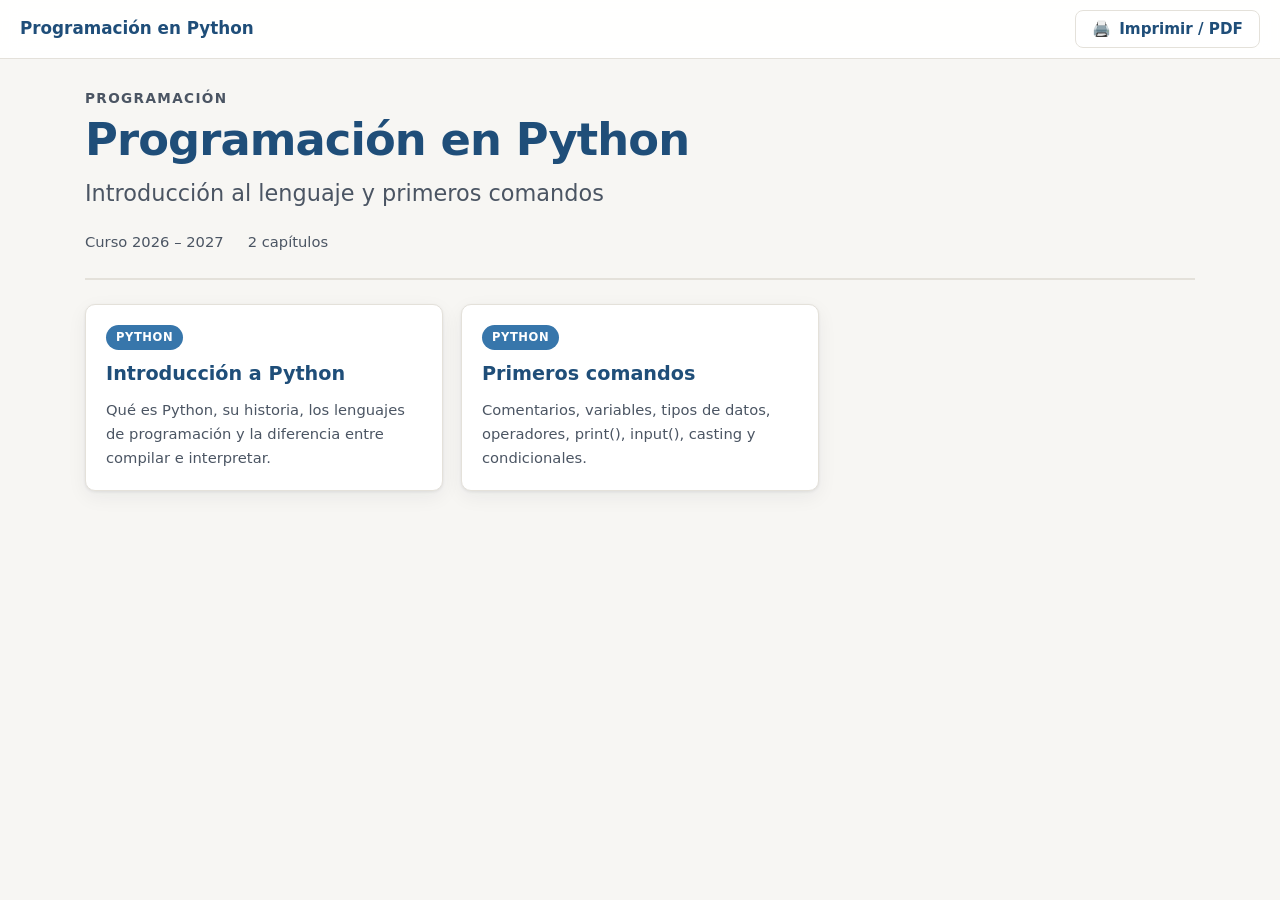
==== index.html @ f120d452 "Material de clase de Python: web con teoría, diapositivas y código ejecutable" ====
<!DOCTYPE html>
<html lang="es">
<head>
  <meta charset="UTF-8">
  <meta name="viewport" content="width=device-width, initial-scale=1.0">
  <title>Programación en Python · Índice</title>
  <link rel="stylesheet" href="styles.css">
</head>
<body class="pagina-indice">
  <header class="topbar">
    <div class="topbar__title">
      <span class="topbar__brand">Programación en Python</span>
    </div>
    <div class="topbar__actions">
      <button class="btn btn--outline" id="btn-print" title="Imprimir o guardar como PDF">🖨️ <span class="btn__label">Imprimir / PDF</span></button>
    </div>
  </header>

  <main class="indice">
    <header class="cover indice__portada">
      <p class="cover__kicker">Programación</p>
      <h1 class="cover__title">Programación en Python</h1>
      <p class="cover__subtitle">Introducción al lenguaje y primeros comandos</p>
      <div class="cover__meta"><span>Curso 2026 – 2027</span><span>2 capítulos</span></div>
    </header>

    <nav class="chapter-grid" aria-label="Capítulos">
<a class="chapter-card" href="capitulos/01-introduccion-python.html">
  <span class="tag tag--py">Python</span>
  <h2>Introducción a Python</h2>
  <p>Qué es Python, su historia, los lenguajes de programación y la diferencia entre compilar e interpretar.</p>
</a>
<a class="chapter-card" href="capitulos/02-primeros-comandos.html">
  <span class="tag tag--py">Python</span>
  <h2>Primeros comandos</h2>
  <p>Comentarios, variables, tipos de datos, operadores, print(), input(), casting y condicionales.</p>
</a>
    </nav>
  </main>

  <script>
    document.getElementById("btn-print").addEventListener("click", function () { window.print(); });
  </script>
</body>
</html>
---- styles.css ----
/* ============================================================
   CIENCIAS APLICADAS I · Hoja de estilos
   - Vista de lectura (pantalla)
   - Impresión / PDF (@media print)
   - Modo diapositivas (.slideshow)
   ============================================================ */

/* ---------- Variables y tema ---------- */
:root {
  --azul:      #1f4e79;
  --azul-suave:#e8f0f8;
  --py:        #3776ab;   /* python      */
  --mat:       #2563ab;   /* matemáticas */
  --bio:       #2e7d46;   /* biología   */
  --fis:       #c2600a;   /* física     */
  --qui:       #7c3aed;   /* química    */
  --act:       #b4235e;   /* actividades */
  --texto:     #23272e;
  --texto-suave: #4b5563;
  --fondo:     #f7f6f3;
  --tarjeta:   #ffffff;
  --borde:     #e4e1da;
  --radio:     10px;
  --sombra:    0 1px 3px rgba(20, 30, 50, .08), 0 6px 20px rgba(20, 30, 50, .06);
  --fuente:    "Segoe UI", system-ui, -apple-system, Roboto, "Helvetica Neue", Arial, sans-serif;
}

/* ---------- Reset básico ---------- */
*, *::before, *::after { box-sizing: border-box; }

html { scroll-behavior: smooth; }

body {
  margin: 0;
  font-family: var(--fuente);
  color: var(--texto);
  background: var(--fondo);
  line-height: 1.65;
  -webkit-font-smoothing: antialiased;
}

img { max-width: 100%; }

/* ============================================================
   BARRA SUPERIOR
   ============================================================ */
.topbar {
  position: sticky;
  top: 0;
  z-index: 50;
  display: flex;
  align-items: center;
  justify-content: space-between;
  gap: 12px;
  padding: 10px 20px;
  background: rgba(255, 255, 255, .92);
  backdrop-filter: blur(8px);
  border-bottom: 1px solid var(--borde);
}

.topbar__title { display: flex; align-items: center; gap: 10px; }

.topbar__brand {
  font-weight: 700;
  color: var(--azul);
  font-size: 1.05rem;
  white-space: nowrap;
}

.topbar__actions { display: flex; gap: 10px; }

/* Botones */
.btn {
  display: inline-flex;
  align-items: center;
  gap: 8px;
  border: none;
  border-radius: 8px;
  padding: 9px 16px;
  font-size: .95rem;
  font-family: inherit;
  font-weight: 600;
  cursor: pointer;
  transition: transform .12s ease, box-shadow .12s ease, background .12s ease;
  white-space: nowrap;
}
.btn:active { transform: translateY(1px); }

.btn--primary {
  background: var(--azul);
  color: #fff;
  box-shadow: 0 2px 8px rgba(31, 78, 121, .35);
}
.btn--primary:hover { background: #163c60; }

.btn--outline {
  background: #fff;
  color: var(--azul);
  border: 1px solid var(--borde);
}
.btn--outline:hover { background: var(--azul-suave); border-color: #c6d8ea; }

.btn--ghost {
  background: transparent;
  color: var(--azul);
  padding: 8px 10px;
  font-size: 1.15rem;
  display: none;
}

/* ============================================================
   ESTRUCTURA GENERAL
   ============================================================ */
.layout {
  display: grid;
  grid-template-columns: 280px minmax(0, 1fr);
  gap: 28px;
  max-width: 1150px;
  margin: 0 auto;
  padding: 28px 20px 60px;
  align-items: start;
}

/* ============================================================
   ÍNDICE LATERAL
   ============================================================ */
.sidebar {
  position: sticky;
  top: 76px;
  background: var(--tarjeta);
  border: 1px solid var(--borde);
  border-radius: var(--radio);
  padding: 18px;
  box-shadow: var(--sombra);
}

.sidebar__title {
  margin: 0 0 12px;
  font-size: .8rem;
  font-weight: 700;
  letter-spacing: .08em;
  text-transform: uppercase;
  color: var(--texto-suave);
}

.toc { list-style: none; margin: 0; padding: 0; counter-reset: toc; }
.toc li { margin: 0; }
.toc a {
  display: block;
  padding: 7px 10px;
  border-radius: 6px;
  color: var(--texto);
  text-decoration: none;
  font-size: .92rem;
  border-left: 3px solid transparent;
}
.toc a:hover { background: var(--azul-suave); color: var(--azul); }
.toc a.is-active { background: var(--azul-suave); border-left-color: var(--azul); color: var(--azul); font-weight: 600; }

.toc .toc__materia {
  margin-top: 10px;
  font-size: .74rem;
  font-weight: 700;
  letter-spacing: .06em;
  text-transform: uppercase;
  color: var(--texto-suave);
  padding: 0 10px;
}

.sidebar__hint {
  margin: 14px 0 0;
  padding-top: 12px;
  border-top: 1px solid var(--borde);
  font-size: .8rem;
  color: var(--texto-suave);
}
kbd {
  background: #eef1f4;
  border: 1px solid #d4d9df;
  border-radius: 4px;
  padding: 1px 5px;
  font-size: .75rem;
  font-family: inherit;
}

/* ============================================================
   CONTENIDO
   ============================================================ */
.content {
  min-width: 0;
  background: var(--tarjeta);
  border: 1px solid var(--borde);
  border-radius: var(--radio);
  box-shadow: var(--sombra);
  padding: clamp(24px, 5vw, 56px);
}

/* Portada */
.cover {
  padding-bottom: 20px;
  border-bottom: 2px solid var(--borde);
  margin-bottom: 10px;
}
.cover__kicker {
  margin: 0 0 6px;
  font-size: .85rem;
  font-weight: 700;
  letter-spacing: .1em;
  text-transform: uppercase;
  color: var(--texto-suave);
}
.cover__title {
  margin: 0;
  font-size: clamp(2rem, 5vw, 3.2rem);
  line-height: 1.1;
  color: var(--azul);
  letter-spacing: -.02em;
}
.cover__subtitle {
  margin: 10px 0 0;
  font-size: clamp(1.05rem, 2.5vw, 1.4rem);
  color: var(--texto-suave);
  font-weight: 500;
}
.cover__meta {
  display: flex;
  flex-wrap: wrap;
  gap: 10px 24px;
  margin-top: 18px;
  font-size: .92rem;
  color: var(--texto-suave);
}
.cover__note {
  margin-top: 22px;
  padding: 12px 16px;
  background: var(--azul-suave);
  border-radius: 8px;
  font-size: .92rem;
  color: var(--texto);
}

/* Secciones */
.slide { padding: 34px 0 8px; }

.slide h2 {
  font-size: clamp(1.4rem, 3vw, 1.85rem);
  color: var(--azul);
  margin: 0 0 16px;
  line-height: 1.25;
}
.slide h3 {
  font-size: 1.15rem;
  color: var(--texto);
  margin: 26px 0 8px;
  padding-left: 10px;
  border-left: 4px solid var(--azul);
}
.slide p { margin: 10px 0; }
.slide ul, .slide ol { margin: 10px 0; padding-left: 22px; }
.slide li { margin: 5px 0; }

/* Código (bloques y en línea) */
.slide pre {
  margin: 14px 0;
  padding: 14px 18px;
  background: #1e2530;
  color: #e6edf3;
  border-radius: 8px;
  overflow-x: auto;
  font-size: .9rem;
  line-height: 1.55;
  tab-size: 4;
}
.slide pre code {
  font-family: "Cascadia Code", "Consolas", "Fira Code", ui-monospace, monospace;
  background: none;
  padding: 0;
  color: inherit;
  font-size: inherit;
}
.slide :not(pre) > code {
  font-family: "Cascadia Code", "Consolas", ui-monospace, monospace;
  background: #eef1f5;
  border: 1px solid #dde2e8;
  border-radius: 5px;
  padding: 1px 6px;
  font-size: .88em;
  color: #b4235e;
}

/* Editor de código ejecutable (Skulpt) */
.runner {
  margin: 16px 0;
  border: 1px solid #d5dbe2;
  border-radius: 10px;
  overflow: hidden;
  background: #1e2530;
  box-shadow: 0 2px 10px rgba(20, 30, 50, .08);
}
.runner__bar {
  display: flex;
  align-items: center;
  justify-content: space-between;
  gap: 8px;
  padding: 7px 12px;
  background: #161b22;
  color: #c9d1d9;
  font-size: .8rem;
}
.runner__label { font-weight: 600; letter-spacing: .03em; }
.runner__acciones { display: flex; gap: 8px; }
.runner__btn {
  border: none;
  border-radius: 6px;
  padding: 5px 13px;
  font-family: inherit;
  font-size: .82rem;
  font-weight: 600;
  color: #fff;
  background: #3572a5;
  cursor: pointer;
  transition: background .12s ease, opacity .12s ease;
}
.runner__btn--run:hover { background: #4a86bd; }
.runner__btn--reset {
  background: transparent;
  color: #9aa4b2;
  border: 1px solid #374151;
}
.runner__btn--reset:hover { color: #e6edf3; border-color: #4b5563; }
.runner__btn:disabled { opacity: .55; cursor: default; }

/* Editor con resaltado: una capa <pre> detrás y el <textarea> encima.
   Se usa ".runner ..." para ganar a las reglas generales de ".slide pre". */
.runner__editor {
  position: relative;
  background: #1e2530;
}
.runner .runner__highlight,
.runner .runner__code {
  margin: 0;
  padding: 14px 16px;
  font-family: "Cascadia Code", "Consolas", "Fira Code", ui-monospace, monospace;
  font-size: .9rem;
  line-height: 1.55;
  tab-size: 4;
  white-space: pre;
  overflow-wrap: normal;
  word-break: normal;
}
.runner .runner__highlight {
  position: absolute;
  inset: 0;
  margin: 0;
  background: transparent;
  border: none;
  border-radius: 0;
  overflow: hidden;
  pointer-events: none;
  color: #e6edf3;
}
.runner .runner__highlight code {
  font: inherit;
  background: none;
  padding: 0;
  color: inherit;
}
.runner .runner__code {
  position: relative;
  z-index: 1;
  display: block;
  width: 100%;
  border: none;
  outline: none;
  resize: vertical;
  min-height: 58px;
  background: transparent;
  color: #e6edf3;
  caret-color: #7cc4ff;
  overflow: auto;
}
/* Cuando JS ha resaltado, el texto del textarea se vuelve invisible
   y se ve la capa de color que hay detrás. */
.runner__editor.is-highlighted .runner__code { color: transparent; }
.runner__editor.is-highlighted .runner__code:focus { background: rgba(255, 255, 255, .03); }

/* Colores del resaltado (tema oscuro tipo VS Code) */
.tok-keyword  { color: #569cd6; }
.tok-builtin  { color: #4ec9b0; }
.tok-function { color: #dcdcaa; }
.tok-string   { color: #ce9178; }
.tok-comment  { color: #6a9955; font-style: italic; }
.tok-number   { color: #b5cea8; }
.tok-operator { color: #d4d4d4; }
.runner .runner__output {
  margin: 0;
  padding: 12px 16px;
  border-top: 1px solid #2b3442;
  background: #10151c;
  color: #9fe8b0;
  font-family: "Cascadia Code", "Consolas", ui-monospace, monospace;
  font-size: .88rem;
  line-height: 1.5;
  white-space: pre-wrap;
  overflow-x: auto;
}
.runner .runner__output--error { color: #ff9a9a; }

/* Etiquetas de materia */
.tag {
  display: inline-block;
  font-size: .72rem;
  font-weight: 700;
  letter-spacing: .05em;
  text-transform: uppercase;
  padding: 3px 10px;
  border-radius: 999px;
  margin-right: 8px;
  vertical-align: middle;
  color: #fff;
}
.tag--mat { background: var(--mat); }
.tag--bio { background: var(--bio); }
.tag--fis { background: var(--fis); }
.tag--qui { background: var(--qui); }
.tag--act { background: var(--act); }
.tag--py  { background: var(--py); }

/* Matemáticas en línea */
.math {
  margin: 12px 0;
  padding: 10px 16px;
  background: #f4f6f9;
  border-radius: 8px;
  font-size: 1.05rem;
}
.formula {
  text-align: center;
  font-weight: 600;
  color: var(--azul);
  border: 1px dashed #c6d8ea;
  background: var(--azul-suave);
}
.frac { display: inline-flex; flex-direction: column; vertical-align: middle; text-align: center; margin: 0 3px; line-height: 1.1; }
.frac__num { padding: 0 6px; border-bottom: 1.5px solid currentColor; }
.frac__den { padding: 0 6px; }

/* Cajas */
.box {
  margin: 16px 0;
  padding: 14px 18px;
  border-radius: 8px;
  border-left: 5px solid var(--azul);
  background: #f4f6f9;
}
.box__title {
  margin: 0 0 6px;
  font-weight: 700;
  font-size: .9rem;
  text-transform: uppercase;
  letter-spacing: .05em;
}
.box--example { border-left-color: var(--mat); background: #eef4fb; }
.box--example .box__title { color: var(--mat); }
.box--resumen { border-left-color: var(--bio); background: #eef7f0; }
.box--resumen .box__title { color: var(--bio); }
.box--dato { border-left-color: var(--fis); background: #fdf3e8; }
.box--dato .box__title { color: var(--fis); }
.box p { margin: 6px 0; }
.box ul { margin: 6px 0 0; }

/* Tablas */
table {
  width: 100%;
  border-collapse: collapse;
  margin: 16px 0;
  font-size: .95rem;
}
caption {
  caption-side: top;
  text-align: left;
  font-weight: 700;
  color: var(--texto-suave);
  padding-bottom: 6px;
  font-size: .9rem;
}
th, td {
  border: 1px solid var(--borde);
  padding: 9px 12px;
  text-align: left;
}
thead th { background: var(--azul); color: #fff; font-weight: 600; }
tbody tr:nth-child(even) { background: #f8f9fb; }

/* Actividades */
.actividades li { margin: 10px 0; }

/* Pie de página */
.page-footer {
  margin-top: 40px;
  padding-top: 18px;
  border-top: 1px solid var(--borde);
  text-align: center;
  color: var(--texto-suave);
  font-size: .85rem;
}

/* ============================================================
   VISOR DE DIAPOSITIVAS
   ============================================================ */
.slideshow {
  position: fixed;
  inset: 0;
  z-index: 100;
  background: var(--fondo);
  color: var(--texto);
  display: flex;
  flex-direction: column;
}
.slideshow[hidden] { display: none; }

.slideshow__progress {
  height: 5px;
  background: var(--borde);
}
.slideshow__bar {
  height: 100%;
  width: 0%;
  background: linear-gradient(90deg, var(--azul), var(--qui));
  transition: width .25s ease;
}

.slideshow__close {
  position: absolute;
  top: 14px;
  right: 16px;
  z-index: 10;
  background: var(--tarjeta);
  color: var(--azul);
  border: 1px solid var(--borde);
  border-radius: 50%;
  width: 42px;
  height: 42px;
  font-size: 1.1rem;
  cursor: pointer;
  transition: background .15s ease;
  box-shadow: var(--sombra);
}
.slideshow__close:hover { background: var(--azul-suave); }

.slideshow__stage {
  flex: 1;
  position: relative;
  overflow: hidden;
  display: flex;
  align-items: center;
  justify-content: center;
  padding: 30px 56px 70px;
}

.slide-view {
  position: absolute;
  inset: 0;
  display: flex;
  align-items: center;
  justify-content: center;
  padding: 40px 60px 80px;
  opacity: 0;
  visibility: hidden;
  transition: opacity .3s ease, visibility .3s ease;
}
.slide-view.is-active { opacity: 1; visibility: visible; }

.slide-view__inner {
  width: min(100%, 920px);
  max-height: 100%;
  overflow: auto;
}

.slide-view h1 { font-size: clamp(2rem, 5vw, 3.4rem); margin: 0 0 10px; line-height: 1.1; }
.slide-view h2 { font-size: clamp(1.5rem, 3.6vw, 2.3rem); margin: 0 0 16px; line-height: 1.2; }
.slide-view h3 { font-size: 1.2rem; margin: 20px 0 8px; }
.slide-view p, .slide-view li { font-size: clamp(1rem, 2vw, 1.2rem); }
.slide-view table { font-size: 1rem; }
/* Código más grande en modo diapositivas */
.slide-view .runner__highlight,
.slide-view .runner__code {
  font-size: clamp(1rem, 1.9vw, 1.5rem);
  line-height: 1.6;
}
.slide-view .runner__output { font-size: clamp(.9rem, 1.5vw, 1.15rem); }
.slide-view .runner__bar,
.slide-view .runner__btn { font-size: clamp(.85rem, 1.3vw, 1.05rem); }

.slide-view--cover { text-align: center; }
.slide-view--cover .slide-view__kicker {
  font-size: .95rem;
  letter-spacing: .18em;
  text-transform: uppercase;
  color: var(--texto-suave);
  margin: 0 0 12px;
}
.slide-view--cover .slide-view__subtitle { color: var(--texto-suave); font-size: 1.25rem; }

/* Controles */
.slideshow__controls {
  position: absolute;
  bottom: 20px;
  left: 50%;
  transform: translateX(-50%);
  display: flex;
  align-items: center;
  gap: 16px;
  background: rgba(255, 255, 255, .92);
  border: 1px solid var(--borde);
  border-radius: 999px;
  padding: 8px 14px;
  backdrop-filter: blur(6px);
  box-shadow: var(--sombra);
}
.slideshow__nav {
  background: transparent;
  border: none;
  color: var(--azul);
  font-size: 1.5rem;
  width: 44px;
  height: 44px;
  border-radius: 50%;
  cursor: pointer;
  transition: background .15s ease;
  line-height: 1;
}
.slideshow__nav:hover { background: var(--azul-suave); }
.slideshow__counter { font-size: .9rem; color: var(--texto-suave); min-width: 70px; text-align: center; font-variant-numeric: tabular-nums; }

/* ============================================================
   ÍNDICE GENERAL (portada + tarjetas de capítulos)
   ============================================================ */
.indice {
  max-width: 1150px;
  margin: 0 auto;
  padding: 28px 20px 60px;
}

.indice__portada { padding-bottom: 24px; margin-bottom: 24px; }
.indice__portada .cover__title { font-size: clamp(1.8rem, 4.5vw, 2.8rem); }

.chapter-grid {
  display: grid;
  grid-template-columns: repeat(auto-fill, minmax(280px, 1fr));
  gap: 18px;
  list-style: none;
  margin: 0;
  padding: 0;
}

.chapter-card {
  display: flex;
  flex-direction: column;
  gap: 8px;
  padding: 20px;
  background: var(--tarjeta);
  border: 1px solid var(--borde);
  border-radius: var(--radio);
  box-shadow: var(--sombra);
  text-decoration: none;
  color: var(--texto);
  transition: transform .15s ease, box-shadow .15s ease, border-color .15s ease;
}
.chapter-card:hover {
  transform: translateY(-3px);
  border-color: var(--azul);
  box-shadow: 0 8px 24px rgba(20, 30, 50, .12);
}
.chapter-card h2 { margin: 0; font-size: 1.2rem; color: var(--azul); }
.chapter-card p { margin: 0; font-size: .92rem; color: var(--texto-suave); }
.chapter-card .tag { align-self: flex-start; }

/* Etiqueta de materia dentro de la portada de un capítulo */
.cover__subtitle .tag {
  font-size: .85rem;
  padding: 5px 16px;
}

/* Portada clonada dentro del visor de diapositivas */
.slide-view--cover .cover__kicker {
  font-size: .95rem;
  letter-spacing: .18em;
  text-transform: uppercase;
  color: var(--texto-suave);
  margin: 0 0 12px;
}
.slide-view--cover .cover__title { color: var(--azul); }
.slide-view--cover .cover__subtitle { color: var(--texto-suave); font-size: 1.25rem; margin-top: 14px; }
.slide-view--cover .cover__subtitle .tag { font-size: .95rem; padding: 6px 18px; }
.slide-view--cover .cover__meta {
  justify-content: center;
  color: var(--texto-suave);
  margin-top: 18px;
}

/* ============================================================
   RESPONSIVE
   ============================================================ */
@media (max-width: 900px) {
  .layout { grid-template-columns: 1fr; padding: 16px 12px 40px; }
  .sidebar {
    position: fixed;
    top: 0; left: 0;
    bottom: 0;
    width: min(320px, 85vw);
    z-index: 60;
    border-radius: 0;
    transform: translateX(-100%);
    transition: transform .25s ease;
    overflow-y: auto;
  }
  .sidebar.is-open { transform: translateX(0); }
  .btn--ghost { display: inline-flex; }
  .btn__label { display: none; }
  .btn { padding: 10px 12px; }
  .topbar { padding: 8px 12px; }
  .slide-view { padding: 24px 22px 80px; }
  .slideshow__stage { padding: 10px 8px 64px; }
}

/* ============================================================
   IMPRESIÓN / PDF
   Nota: @page usa margin: 0 para que el navegador NO imprima
   su encabezado/pie (URL, fecha, nº de página). Los márgenes
   se simulan con padding interno.
   ============================================================ */
@media print {
  :root { --fondo: #fff; --tarjeta: #fff; }

  html, body { margin: 0; padding: 0; background: #fff; color: #000; font-size: 11pt; }

  /* Ocultar elementos interactivos */
  .topbar,
  .sidebar,
  .slideshow,
  .page-footer,
  .sidebar__hint {
    display: none !important;
  }

  .layout {
    display: block;
    max-width: none;
    margin: 0;
    padding: 0;
  }

  .content {
    border: none;
    box-shadow: none;
    border-radius: 0;
    padding: 0 2cm; /* márgenes laterales en todas las páginas */
    max-width: none;
  }

  /* La portada ocupa su propia página */
  .cover {
    page-break-after: always;
    break-after: page;
    border-bottom: none;
    display: flex;
    flex-direction: column;
    justify-content: center;
    min-height: 100vh; /* 100vh = una página al no haber margen en @page */
    padding: 0;
    text-align: center;
  }
  .cover__meta { justify-content: center; }
  .cover__note { display: none; }
  .cover__title { color: #000; }
  .cover__kicker, .cover__subtitle { color: #333; }

  /* Cada sección empieza en página nueva */
  .slide {
    page-break-before: always;
    break-before: page;
    padding: 2cm 0;
  }
  .slide:first-of-type { page-break-before: auto; }

  .slide h2, .slide h3 { page-break-after: avoid; break-after: avoid; color: #000; }
  .slide h3 { border-left-color: #000; }

  p, li { orphans: 3; widows: 3; }

  table, .box, .math, img, figure {
    page-break-inside: avoid;
    break-inside: avoid;
  }

  /* Colores de cajas en escala de grises / claros */
  .tag { color: #000; background: #eee !important; border: 1px solid #999; }
  .math { background: #f2f2f2; }
  .formula { background: #f2f2f2; border: 1px solid #999; color: #000; }
  .slide pre { background: #f4f4f4; color: #000; border: 1px solid #bbb; }
  .slide :not(pre) > code { background: #eee; color: #000; border-color: #bbb; }
  .runner { border: 1px solid #bbb; box-shadow: none; break-inside: avoid; page-break-inside: avoid; }
  .runner__bar { background: #eee; color: #000; }
  .runner__acciones { display: none; }
  .runner .runner__highlight { display: none; }
  .runner__editor.is-highlighted .runner__code { color: #000; }
  .runner .runner__code { background: #f4f4f4; color: #000; border-bottom: 1px solid #bbb; }
  .runner .runner__output { background: #fff; color: #000; border-top: 1px solid #bbb; }
  .runner .runner__output--error { color: #900; }
  .box, .box--example, .box--resumen, .box--dato { background: #f4f4f4; border-left: 3px solid #555; }
  .box__title { color: #000; }

  thead th { background: #ddd !important; color: #000; -webkit-print-color-adjust: exact; print-color-adjust: exact; }
  th, td { border-color: #bbb; }
  tbody tr:nth-child(even) { background: #f5f5f5; }

  .frac__num { border-bottom-color: #000; }

  a { color: #000; text-decoration: none; }

  /* Índice general impreso */
  .indice { max-width: none; padding: 0; }
  .chapter-card { break-inside: avoid; page-break-inside: avoid; }

  @page { size: A4; margin: 0; } /* margen 0 evita el encabezado/pie del navegador */
}
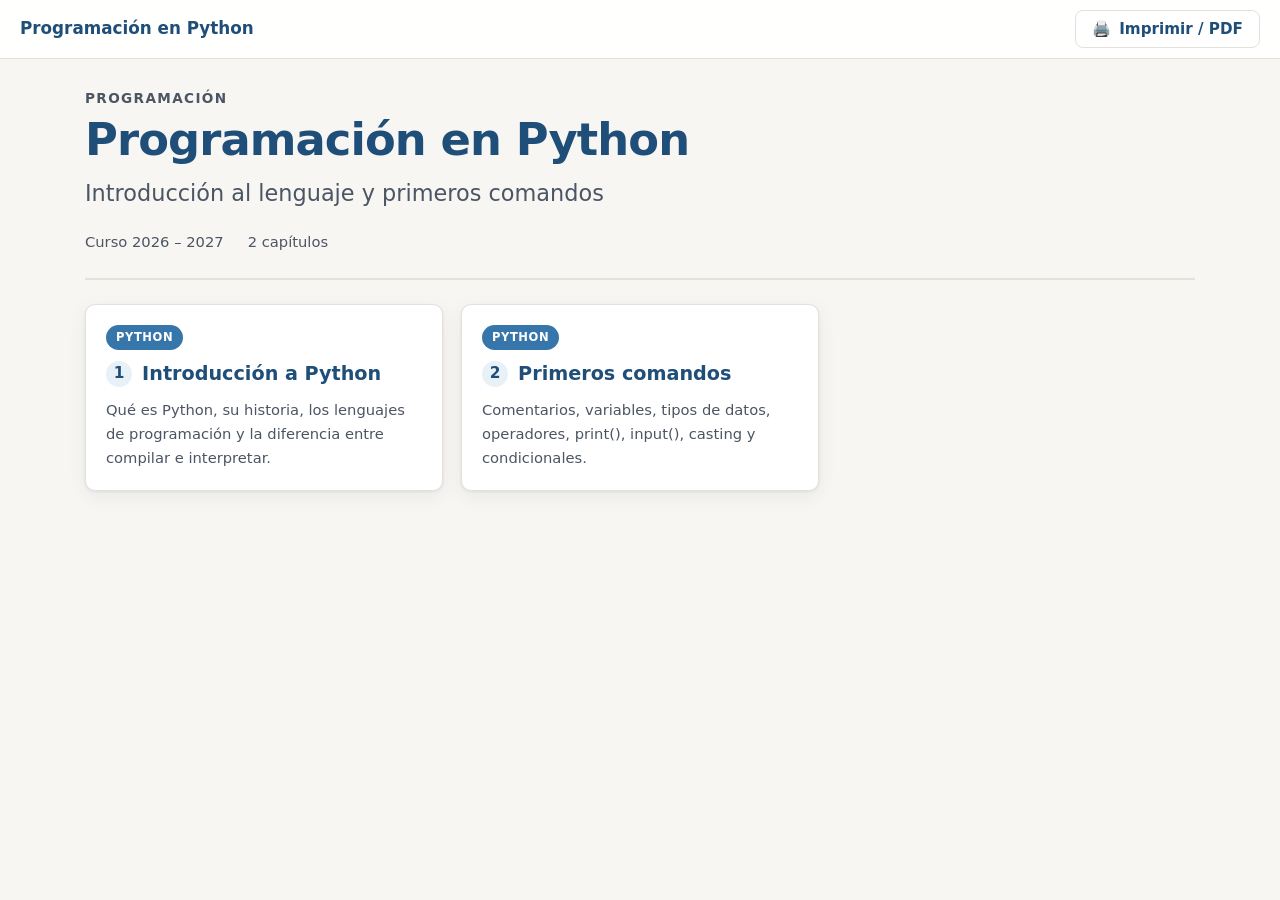
==== commit b0c1c24b: "Numerar los capitulos en el indice" ====
--- a/index.html
+++ b/index.html
@@ -27,12 +27,12 @@
     <nav class="chapter-grid" aria-label="Capítulos">
 <a class="chapter-card" href="capitulos/01-introduccion-python.html">
   <span class="tag tag--py">Python</span>
-  <h2>Introducción a Python</h2>
+  <h2><span class="chapter-card__num">1</span>Introducción a Python</h2>
   <p>Qué es Python, su historia, los lenguajes de programación y la diferencia entre compilar e interpretar.</p>
 </a>
 <a class="chapter-card" href="capitulos/02-primeros-comandos.html">
   <span class="tag tag--py">Python</span>
-  <h2>Primeros comandos</h2>
+  <h2><span class="chapter-card__num">2</span>Primeros comandos</h2>
   <p>Comentarios, variables, tipos de datos, operadores, print(), input(), casting y condicionales.</p>
 </a>
     </nav>
--- a/styles.css
+++ b/styles.css
@@ -672,7 +672,22 @@
   border-color: var(--azul);
   box-shadow: 0 8px 24px rgba(20, 30, 50, .12);
 }
-.chapter-card h2 { margin: 0; font-size: 1.2rem; color: var(--azul); }
+.chapter-card h2 { display: flex; align-items: center; margin: 0; font-size: 1.2rem; color: var(--azul); }
+.chapter-card__num {
+  flex: none;
+  display: inline-flex;
+  align-items: center;
+  justify-content: center;
+  width: 1.7em;
+  height: 1.7em;
+  margin-right: 10px;
+  border-radius: 50%;
+  background: var(--azul-suave);
+  color: var(--azul);
+  font-size: .8em;
+  font-weight: 700;
+  font-variant-numeric: tabular-nums;
+}
 .chapter-card p { margin: 0; font-size: .92rem; color: var(--texto-suave); }
 .chapter-card .tag { align-self: flex-start; }
 
@@ -796,6 +811,7 @@
 
   /* Colores de cajas en escala de grises / claros */
   .tag { color: #000; background: #eee !important; border: 1px solid #999; }
+  .chapter-card__num { background: #eee; color: #000; border: 1px solid #999; }
   .math { background: #f2f2f2; }
   .formula { background: #f2f2f2; border: 1px solid #999; color: #000; }
   .slide pre { background: #f4f4f4; color: #000; border: 1px solid #bbb; }
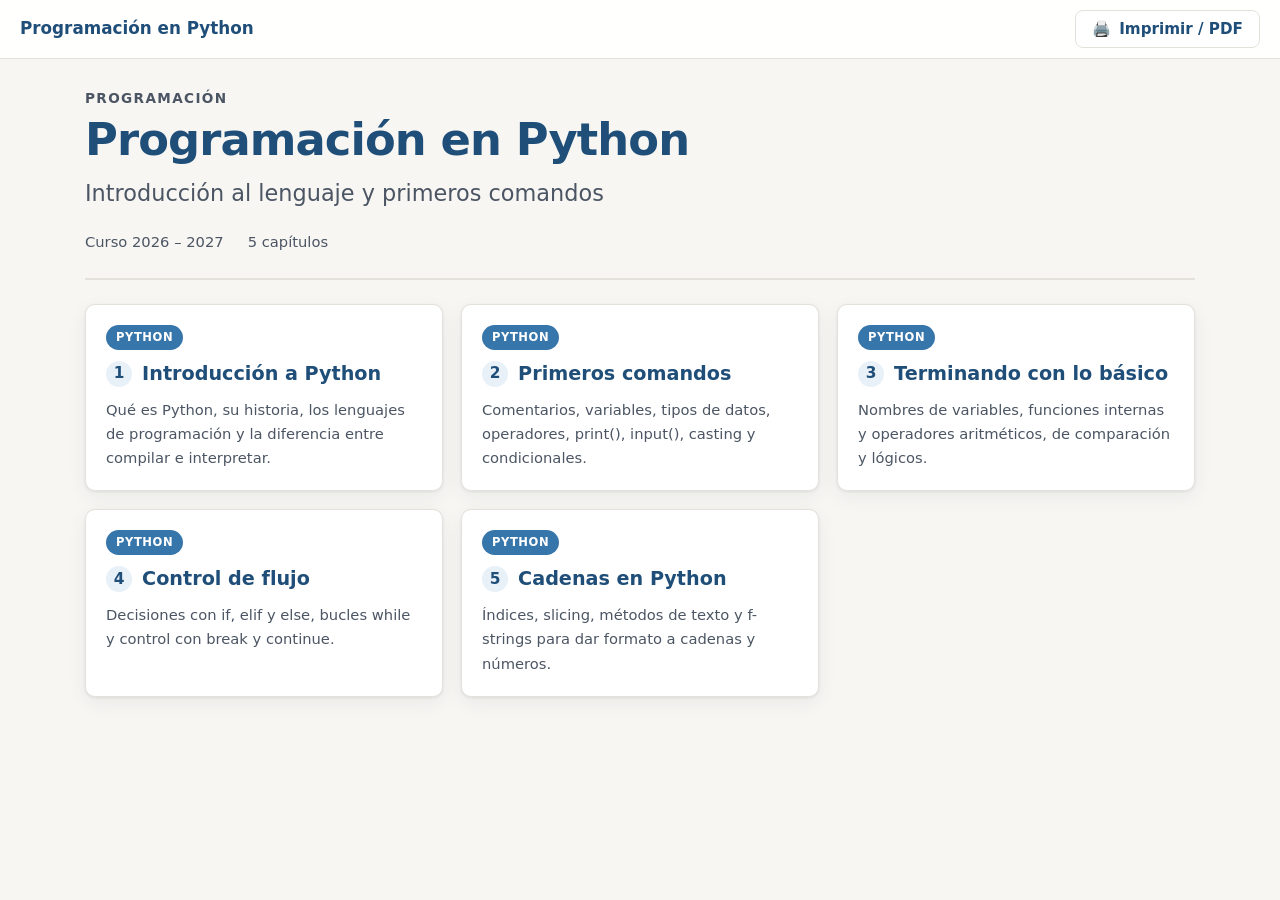
==== commit a404b34b: "Anadir temas 2a 2b y 2c" ====
--- a/index.html
+++ b/index.html
@@ -21,7 +21,7 @@
       <p class="cover__kicker">Programación</p>
       <h1 class="cover__title">Programación en Python</h1>
       <p class="cover__subtitle">Introducción al lenguaje y primeros comandos</p>
-      <div class="cover__meta"><span>Curso 2026 – 2027</span><span>2 capítulos</span></div>
+      <div class="cover__meta"><span>Curso 2026 – 2027</span><span>5 capítulos</span></div>
     </header>
 
     <nav class="chapter-grid" aria-label="Capítulos">
@@ -35,6 +35,21 @@
   <h2><span class="chapter-card__num">2</span>Primeros comandos</h2>
   <p>Comentarios, variables, tipos de datos, operadores, print(), input(), casting y condicionales.</p>
 </a>
+<a class="chapter-card" href="capitulos/03-terminando-con-lo-basico.html">
+  <span class="tag tag--py">Python</span>
+  <h2><span class="chapter-card__num">3</span>Terminando con lo básico</h2>
+  <p>Nombres de variables, funciones internas y operadores aritméticos, de comparación y lógicos.</p>
+</a>
+<a class="chapter-card" href="capitulos/04-control-de-flujo.html">
+  <span class="tag tag--py">Python</span>
+  <h2><span class="chapter-card__num">4</span>Control de flujo</h2>
+  <p>Decisiones con if, elif y else, bucles while y control con break y continue.</p>
+</a>
+<a class="chapter-card" href="capitulos/05-cadenas.html">
+  <span class="tag tag--py">Python</span>
+  <h2><span class="chapter-card__num">5</span>Cadenas en Python</h2>
+  <p>Índices, slicing, métodos de texto y f-strings para dar formato a cadenas y números.</p>
+</a>
     </nav>
   </main>
 
--- a/styles.css
+++ b/styles.css
@@ -290,6 +290,8 @@
 
 /* Editor de código ejecutable (Skulpt) */
 .runner {
+  /* Tamaño de fuente del código y de su salida: se mantienen iguales. */
+  --runner-fs: .9rem;
   margin: 16px 0;
   border: 1px solid #d5dbe2;
   border-radius: 10px;
@@ -341,7 +343,7 @@
   margin: 0;
   padding: 14px 16px;
   font-family: "Cascadia Code", "Consolas", "Fira Code", ui-monospace, monospace;
-  font-size: .9rem;
+  font-size: var(--runner-fs);
   line-height: 1.55;
   tab-size: 4;
   white-space: pre;
@@ -398,8 +400,8 @@
   border-top: 1px solid #2b3442;
   background: #10151c;
   color: #9fe8b0;
-  font-family: "Cascadia Code", "Consolas", ui-monospace, monospace;
-  font-size: .88rem;
+  font-family: "Cascadia Code", "Consolas", "Fira Code", ui-monospace, monospace;
+  font-size: var(--runner-fs);
   line-height: 1.5;
   white-space: pre-wrap;
   overflow-x: auto;
@@ -571,6 +573,24 @@
 }
 .slide-view.is-active { opacity: 1; visibility: visible; }
 
+/* Fragmentos: cada bloque aparece de uno en uno al avanzar. Se ocultan con
+   "visibility" (no con "display") para que la diapositiva no se mueva. */
+.slide-view .fragment {
+  opacity: 0;
+  visibility: hidden;
+  transform: translateY(10px);
+  transition: opacity .28s ease, transform .28s ease, visibility 0s linear .28s;
+}
+.slide-view .fragment.is-visible {
+  opacity: 1;
+  visibility: visible;
+  transform: none;
+  transition: opacity .28s ease, transform .28s ease, visibility 0s linear 0s;
+}
+@media (prefers-reduced-motion: reduce) {
+  .slide-view .fragment { transform: none; transition: opacity 0s, visibility 0s; }
+}
+
 .slide-view__inner {
   width: min(100%, 920px);
   max-height: 100%;
@@ -582,13 +602,12 @@
 .slide-view h3 { font-size: 1.2rem; margin: 20px 0 8px; }
 .slide-view p, .slide-view li { font-size: clamp(1rem, 2vw, 1.2rem); }
 .slide-view table { font-size: 1rem; }
-/* Código más grande en modo diapositivas */
+/* Código y salida más grandes en modo diapositivas (mismo tamaño) */
+.slide-view .runner { --runner-fs: clamp(1rem, 1.9vw, 1.5rem); }
 .slide-view .runner__highlight,
 .slide-view .runner__code {
-  font-size: clamp(1rem, 1.9vw, 1.5rem);
   line-height: 1.6;
 }
-.slide-view .runner__output { font-size: clamp(.9rem, 1.5vw, 1.15rem); }
 .slide-view .runner__bar,
 .slide-view .runner__btn { font-size: clamp(.85rem, 1.3vw, 1.05rem); }
 
@@ -632,6 +651,17 @@
 }
 .slideshow__nav:hover { background: var(--azul-suave); }
 .slideshow__counter { font-size: .9rem; color: var(--texto-suave); min-width: 70px; text-align: center; font-variant-numeric: tabular-nums; }
+/* Puntos: cuántos bloques de la diapositiva actual se han mostrado */
+.slideshow__dots { display: inline-flex; align-items: center; gap: 5px; }
+.slideshow__dots[hidden] { display: none; }
+.slideshow__dots .dot {
+  width: 7px;
+  height: 7px;
+  border-radius: 50%;
+  background: var(--borde);
+  transition: background .2s ease, transform .2s ease;
+}
+.slideshow__dots .dot.is-on { background: var(--azul); transform: scale(1.15); }
 
 /* ============================================================
    ÍNDICE GENERAL (portada + tarjetas de capítulos)
@@ -759,6 +789,9 @@
     display: none !important;
   }
 
+  /* Por si se imprime con algún bloque aún sin revelar */
+  .fragment { opacity: 1 !important; visibility: visible !important; transform: none !important; }
+
   .layout {
     display: block;
     max-width: none;
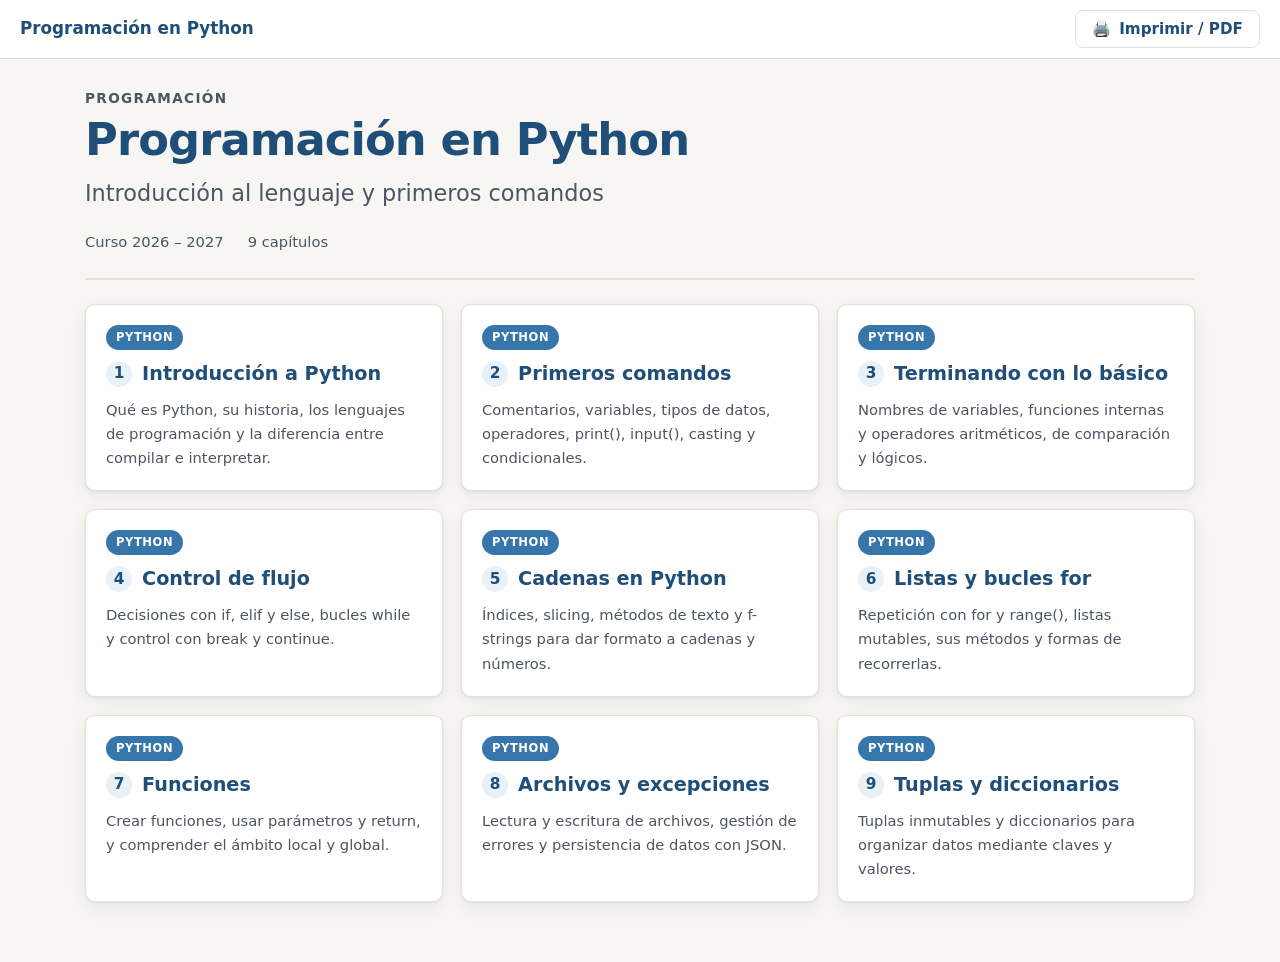
==== commit 83ca4e33: "Actualizar material de clase" ====
--- a/index.html
+++ b/index.html
@@ -21,7 +21,7 @@
       <p class="cover__kicker">Programación</p>
       <h1 class="cover__title">Programación en Python</h1>
       <p class="cover__subtitle">Introducción al lenguaje y primeros comandos</p>
-      <div class="cover__meta"><span>Curso 2026 – 2027</span><span>5 capítulos</span></div>
+      <div class="cover__meta"><span>Curso 2026 – 2027</span><span>9 capítulos</span></div>
     </header>
 
     <nav class="chapter-grid" aria-label="Capítulos">
@@ -50,6 +50,26 @@
   <h2><span class="chapter-card__num">5</span>Cadenas en Python</h2>
   <p>Índices, slicing, métodos de texto y f-strings para dar formato a cadenas y números.</p>
 </a>
+<a class="chapter-card" href="capitulos/06-listas-y-bucles-for.html">
+  <span class="tag tag--py">Python</span>
+  <h2><span class="chapter-card__num">6</span>Listas y bucles for</h2>
+  <p>Repetición con for y range(), listas mutables, sus métodos y formas de recorrerlas.</p>
+</a>
+<a class="chapter-card" href="capitulos/07-funciones.html">
+  <span class="tag tag--py">Python</span>
+  <h2><span class="chapter-card__num">7</span>Funciones</h2>
+  <p>Crear funciones, usar parámetros y return, y comprender el ámbito local y global.</p>
+</a>
+<a class="chapter-card" href="capitulos/08-archivos-y-excepciones.html">
+  <span class="tag tag--py">Python</span>
+  <h2><span class="chapter-card__num">8</span>Archivos y excepciones</h2>
+  <p>Lectura y escritura de archivos, gestión de errores y persistencia de datos con JSON.</p>
+</a>
+<a class="chapter-card" href="capitulos/09-tuplas-y-diccionarios.html">
+  <span class="tag tag--py">Python</span>
+  <h2><span class="chapter-card__num">9</span>Tuplas y diccionarios</h2>
+  <p>Tuplas inmutables y diccionarios para organizar datos mediante claves y valores.</p>
+</a>
     </nav>
   </main>
 
